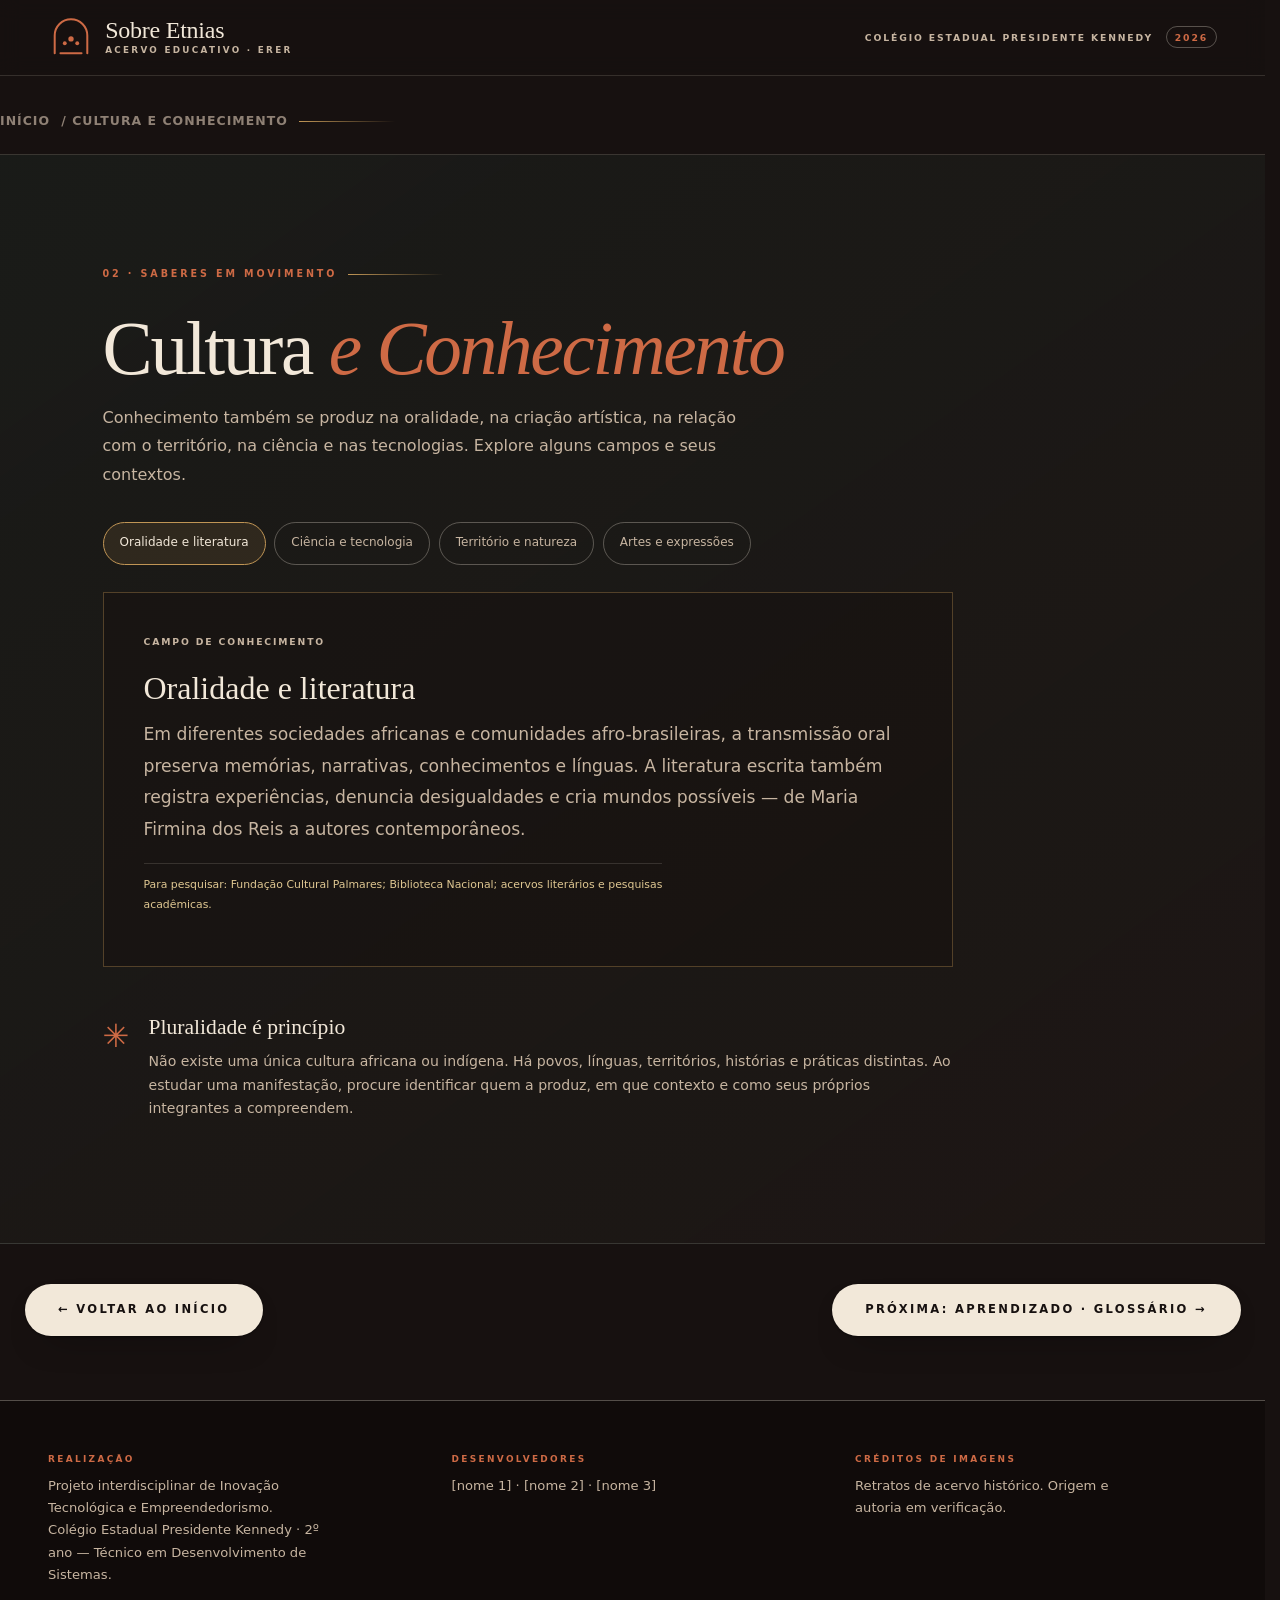
==== cultura.html @ 30e1b776 "Add files via upload" ====
<!DOCTYPE html>
<html lang="pt-BR">
<head>
  <meta charset="utf-8">
  <meta name="viewport" content="width=device-width, initial-scale=1">
  <title>Cultura e Conhecimento — Sobre Etnias</title>
  <meta name="description" content="Saberes em movimento no acervo educativo Sobre Etnias.">
  <meta name="theme-color" content="#171110">
  <link rel="stylesheet" href="style.css">
</head>
<body>
  <div class="pagina revelada" id="pagina">
    <header class="cabecalho">
      <div class="assinatura">
        <span class="assinatura__simbolo" aria-hidden="true">
          <svg viewBox="0 0 48 48" width="46" height="46" role="presentation" focusable="false">
            <path d="M7 41V22.5a17 17 0 0 1 34 0V41" fill="none" stroke="currentColor" stroke-width="2.1" stroke-linecap="round"/>
            <path d="M13 41h22" fill="none" stroke="currentColor" stroke-width="2.1" stroke-linecap="round"/>
            <circle cx="17.5" cy="30.5" r="2" fill="currentColor"/>
            <circle cx="24" cy="26" r="2.8" fill="currentColor"/>
            <circle cx="30.5" cy="30.5" r="2" fill="currentColor"/>
          </svg>
        </span>
        <div class="assinatura__texto">
          <h1 class="assinatura__nome">Sobre Etnias</h1>
          <p class="assinatura__descritor">Acervo educativo · ERER</p>
        </div>
      </div>
      <p class="cabecalho__meta">Colégio Estadual Presidente Kennedy<span class="cabecalho__ano">2026</span></p>
    </header>
<main id="conteudo" class="pagina-interna">
      <p class="rotulo"><a href="index.html">Início</a> / Cultura e Conhecimento</p>
      <section class="secao-acervo secao-acervo--alternada" id="cultura" aria-labelledby="titulo-cultura">
        <div class="secao-cabecalho"><p class="rotulo">02 · Saberes em movimento</p><h2 class="secao-titulo" id="titulo-cultura">Cultura <em>e Conhecimento</em></h2><p class="secao-intro">Conhecimento também se produz na oralidade, na criação artística, na relação com o território, na ciência e nas tecnologias. Explore alguns campos e seus contextos.</p></div>
        <div class="abas-cultura" role="tablist" aria-label="Áreas de conhecimento">
          <button class="aba-cultura is-ativa" role="tab" aria-selected="true" data-cultura="oralidade">Oralidade e literatura</button><button class="aba-cultura" role="tab" aria-selected="false" data-cultura="ciencia">Ciência e tecnologia</button><button class="aba-cultura" role="tab" aria-selected="false" data-cultura="territorio">Território e natureza</button><button class="aba-cultura" role="tab" aria-selected="false" data-cultura="artes">Artes e expressões</button>
        </div>
        <div class="painel-cultura" id="painel-cultura" role="tabpanel" tabindex="0"><p class="painel-cultura__selo">CAMPO DE CONHECIMENTO</p><h3>Oralidade e literatura</h3><p>Em diferentes sociedades africanas e comunidades afro-brasileiras, a transmissão oral preserva memórias, narrativas, conhecimentos e línguas. A literatura escrita também registra experiências, denuncia desigualdades e cria mundos possíveis — de Maria Firmina dos Reis a autores contemporâneos.</p><p class="fonte">Para pesquisar: Fundação Cultural Palmares; Biblioteca Nacional; acervos literários e pesquisas acadêmicas.</p></div>
        <div class="destaque-cultura"><span class="destaque-cultura__sinal">✳</span><div><h3>Pluralidade é princípio</h3><p>Não existe uma única cultura africana ou indígena. Há povos, línguas, territórios, histórias e práticas distintas. Ao estudar uma manifestação, procure identificar quem a produz, em que contexto e como seus próprios integrantes a compreendem.</p></div></div>
      </section>
      <div class="navegacao-paginas">
          <a class="botao" href="index.html">← Voltar ao início</a>
          <a class="botao botao--proximo" href="glossario.html">Próxima: Aprendizado · Glossário →</a>
        </div>
    </main>
    <footer class="rodape">
      <div class="rodape__bloco">
        <p class="rodape__titulo">Realização</p>
        <p class="rodape__texto">
          Projeto interdisciplinar de Inovação Tecnológica e Empreendedorismo.<br>
          Colégio Estadual Presidente Kennedy · 2º ano — Técnico em Desenvolvimento de Sistemas.
        </p>
      </div>
      <div class="rodape__bloco">
        <p class="rodape__titulo">Desenvolvedores</p>
        <p class="rodape__texto">[nome 1] · [nome 2] · [nome 3]</p>
      </div>
      <div class="rodape__bloco">
        <p class="rodape__titulo">Créditos de imagens</p>
        <p class="rodape__texto">
          Retratos de acervo histórico. Origem e autoria em verificação.
        </p>
      </div>
    </footer>
  </div>
  <script src="script.js" defer></script>
</body>
</html>
---- style.css ----
/* ============================================================
   SOBRE ETNIAS — folha de estilo
   Projeto ERER · Colégio Estadual Presidente Kennedy
   ------------------------------------------------------------
   1. Tokens de design
   2. Base e acessibilidade
   3. Abertura do fólio (etapa 1)
   4. Tela de entrada (layout)
   5. Tela de entrada (movimento)
   6. Cabeçalho e página
   7. Responsivo
   8. Movimento reduzido
   ============================================================ */

/* ------------------------------------------------------------
   1. TOKENS
   ------------------------------------------------------------ */
:root {
  /* Cores — paleta editorial e cultural, tema escuro e sóbrio */
  --cor-fundo:        #171110;  /* marrom-carvão (fundo principal) */
  --cor-fundo-alto:   #221A16;  /* luz do gradiente */
  --cor-fundo-baixo:  #100B0A;  /* sombra / rodapé */
  --cor-superficie:   #2A211C;
  --cor-texto:        #F2E8D9;  /* creme (texto principal) */
  --cor-texto-suave:  #C7B5A1;  /* areia (texto secundário) */
  --cor-destaque:     #CE6A45;  /* terracota sóbria, clareada para o escuro */
  --cor-destaque-esc: #A9502C;  /* terracota profunda (estados) */
  --cor-ouro:         #C09555;  /* ouro queimado */
  --cor-ouro-claro:   #E0C892;
  --cor-verde:        #2C6152;
  --cor-linha:        rgba(242, 232, 217, .14);
  --cor-linha-forte:  rgba(242, 232, 217, .30);

  /* Tipografia */
  --fonte-titulo: "Bodoni MT", Didot, "Playfair Display", Georgia, "Times New Roman", serif;
  --fonte-corpo:  "Segoe UI", system-ui, -apple-system, "Helvetica Neue", Arial, sans-serif;

  /* Medidas */
  --gutter: clamp(1.1rem, 4vw, 3rem);
  --raio-arco: 999px 999px 10px 10px;

  /* Sombras — base preta, para leitura no fundo escuro */
  --sombra-baixa: 0 1px 2px rgba(0, 0, 0, .45), 0 16px 36px -22px rgba(0, 0, 0, .9);
  --sombra-alta:  0 2px 5px rgba(0, 0, 0, .5), 0 36px 68px -30px rgba(0, 0, 0, .95);

  /* Movimento */
  --ease-saida:   cubic-bezier(.19, 1, .22, 1);
  --ease-cortina: cubic-bezier(.76, 0, .24, 1);
  --ease-folha:   cubic-bezier(.55, .06, .26, 1);

  /* Textura de papel (SVG embutido, sem dependência externa) */
  --grao: url("data:image/svg+xml,%3Csvg xmlns='http://www.w3.org/2000/svg' width='160' height='160'%3E%3Cfilter id='g'%3E%3CfeTurbulence type='fractalNoise' baseFrequency='0.85' numOctaves='4' stitchTiles='stitch'/%3E%3C/filter%3E%3Crect width='160' height='160' filter='url(%23g)'/%3E%3C/svg%3E");
}

/* ------------------------------------------------------------
   2. BASE
   ------------------------------------------------------------ */
*,
*::before,
*::after { box-sizing: border-box; }

html {
  -webkit-text-size-adjust: 100%;
  scrollbar-gutter: stable;
  scroll-behavior: smooth;
  color-scheme: dark;
}

body {
  margin: 0;
  background: var(--cor-fundo);
  color: var(--cor-texto);
  font-family: var(--fonte-corpo);
  font-size: clamp(1rem, .96rem + .2vw, 1.075rem);
  line-height: 1.65;
  overflow-x: clip;
  -webkit-font-smoothing: antialiased;
  text-rendering: optimizeLegibility;
}

body.travado { overflow: hidden; }

img { max-width: 100%; height: auto; }

p { margin: 0 0 1em; }

/* Seleção de texto legível sobre terracota */
::selection {
  background: rgba(206, 106, 69, .42);
  color: var(--cor-texto);
}

/* Foco visível e consistente em toda a aplicação */
:where(a, button, [tabindex]):focus-visible {
  outline: 2px solid var(--cor-destaque);
  outline-offset: 3px;
  border-radius: 3px;
}

/* A entrada (etapa 2) só entra em cena quando o fólio termina de
   abrir. Até lá, as animações ficam paradas no primeiro quadro. */
.entrada:not(.is-pronta) .entrada__conteudo,
.entrada:not(.is-pronta) .entrada__conteudo *,
.entrada:not(.is-pronta) .marca__anel::after {
  animation-play-state: paused;
}

/* ------------------------------------------------------------
   3. ABERTURA DO FÓLIO — ETAPA 1
   ------------------------------------------------------------ */
/* Palco do fólio — fundo opaco que cobre a entrada até a abertura */
.folio {
  position: absolute;
  inset: 0;
  z-index: 6;
  display: grid;
  place-items: center;
  padding: clamp(.75rem, 3vh, 2.25rem) var(--gutter);
  overflow: hidden;
  background:
    radial-gradient(115% 90% at 50% 36%,
      #251B16 0%,
      var(--cor-fundo) 54%,
      var(--cor-fundo-baixo) 100%);
  perspective: 3000px;
  perspective-origin: 50% 44%;
  cursor: pointer;
  transition:
    opacity .55s ease,
    filter .55s ease,
    transform .55s var(--ease-saida);
}

.folio[hidden] { display: none; }

.folio.is-fora {
  opacity: 0;
  filter: blur(4px);
  transform: scale(1.035);
  pointer-events: none;
}

/* O volume fechado nasce centralizado; ao abrir, o espalhamento
   (duas páginas) desliza para o centro da tela. */
.folio__cena {
  position: relative;
  width: min(92vw, 980px, 118vh);
  aspect-ratio: 3 / 2;
  translate: -25% 0;
  transform-style: preserve-3d;
  opacity: 0;
  animation: folio-surge .7s var(--ease-saida) .05s forwards;
  transition: translate 1.05s var(--ease-saida);
}

.folio.is-abrindo .folio__cena { translate: 0 0; }

@keyframes folio-surge {
  from { opacity: 0; }
  to   { opacity: 1; }
}

.folio__volume {
  position: absolute;
  inset: 0;
  transform-style: preserve-3d;
}

/* Página direita — o miolo que fica exposto */
.folio__pagina--dir {
  position: absolute;
  top: 0;
  bottom: 0;
  left: 50%;
  width: 50%;
  overflow: hidden;
  border-radius: 0 5px 5px 0;
  background:
    radial-gradient(120% 100% at 76% 10%,
      #2B211A 0%,
      #201812 58%,
      #18120F 100%);
  box-shadow:
    inset 0 0 0 1px rgba(192, 149, 85, .22),
    inset 0 0 46px rgba(0, 0, 0, .45),
    0 30px 60px -30px rgba(0, 0, 0, .95);
}

/* Sombra da lombada, à esquerda da página direita */
.folio__pagina--dir::before {
  content: "";
  position: absolute;
  inset: 0 auto 0 0;
  width: 22%;
  z-index: 3;
  background: linear-gradient(90deg,
      rgba(0, 0, 0, .66),
      rgba(0, 0, 0, .18) 56%,
      transparent);
  pointer-events: none;
}

/* ------------------------------------------------------------
   As duas folhas
   ------------------------------------------------------------ */
.folio__folha {
  position: absolute;
  top: 0;
  bottom: 0;
  left: 50%;
  width: 50%;
  transform-origin: left center;
  transform-style: preserve-3d;
  transition: transform .85s var(--ease-folha);
  will-change: transform;
}

/* z próprio de cada folha: capa na frente quando fechada,
   guarda na frente depois de virada */
.folio__folha--guarda { transform: translateZ(3px) rotateY(0deg); }
.folio__folha--capa   { transform: translateZ(6px) rotateY(0deg); }

.folio.is-abrindo .folio__folha--capa {
  transform: translateZ(2px) rotateY(-180deg);
}

.folio.is-virando .folio__folha--guarda {
  transform: translateZ(6px) rotateY(-180deg);
}

.folio__face {
  position: absolute;
  inset: 0;
  overflow: hidden;
  -webkit-backface-visibility: hidden;
  backface-visibility: hidden;
}

.folio__face--frente { border-radius: 0 5px 5px 0; }
.folio__face--verso  { transform: rotateY(180deg); border-radius: 5px 0 0 5px; }

/* ------------------------------------------------------------
   Capa (couro e ouro)
   ------------------------------------------------------------ */
.folio__folha--capa .folio__face--frente {
  display: flex;
  flex-direction: column;
  align-items: center;
  justify-content: center;
  gap: clamp(.45rem, 1.6vh, 1.05rem);
  padding: 9%;
  text-align: center;
  border-radius: 3px 6px 6px 3px;
  background:
    radial-gradient(120% 90% at 32% 18%,
      #3A2A20 0%,
      #251A14 46%,
      #170F0C 100%);
  box-shadow:
    inset 0 0 0 1px rgba(192, 149, 85, .26),
    inset 0 0 80px rgba(0, 0, 0, .7),
    0 30px 60px -26px rgba(0, 0, 0, .95);
}

/* Lombada */
.folio__folha--capa .folio__face--frente::before {
  content: "";
  position: absolute;
  inset: 0 auto 0 0;
  width: 8%;
  background: linear-gradient(90deg,
      rgba(0, 0, 0, .62),
      rgba(0, 0, 0, .16) 62%,
      transparent);
  box-shadow: inset -1px 0 0 rgba(192, 149, 85, .22);
}

/* Corte das páginas (fore-edge) */
.folio__folha--capa .folio__face--frente::after {
  content: "";
  position: absolute;
  inset: 1.5% 0 1.5% auto;
  width: 4px;
  opacity: .55;
  background: repeating-linear-gradient(
    to bottom,
    rgba(242, 232, 217, .38) 0 1px,
    rgba(242, 232, 217, .04) 1px 3px);
}

.capa__emblema {
  display: grid;
  place-items: center;
  width: clamp(46px, 8.5vh, 72px);
  aspect-ratio: 1;
  border: 1px solid rgba(192, 149, 85, .45);
  border-radius: 50%;
  color: var(--cor-ouro-claro);
  box-shadow:
    inset 0 0 0 1px rgba(0, 0, 0, .4),
    0 0 26px rgba(192, 149, 85, .12);
}

.capa__emblema svg { width: 56%; height: 56%; }

.capa__titulo {
  display: flex;
  flex-direction: column;
  align-items: center;
  font-family: var(--fonte-titulo);
  font-size: clamp(1.5rem, 4.4vh, 2.8rem);
  line-height: .94;
  letter-spacing: -.02em;
  color: var(--cor-texto);
}

.capa__titulo em {
  font-style: italic;
  color: var(--cor-ouro-claro);
}

.capa__filete {
  width: clamp(56px, 26%, 128px);
  height: 1px;
  background: linear-gradient(90deg, transparent, var(--cor-ouro), transparent);
}

.capa__selo {
  font-size: clamp(.44rem, 1vh, .6rem);
  font-weight: 600;
  letter-spacing: .26em;
  text-transform: uppercase;
  color: var(--cor-texto-suave);
}

/* ------------------------------------------------------------
   Folha de guarda (página de rosto)
   ------------------------------------------------------------ */
.folio__folha--guarda .folio__face--frente {
  display: flex;
  flex-direction: column;
  align-items: center;
  justify-content: center;
  gap: clamp(.4rem, 1.4vh, .9rem);
  padding: 8%;
  text-align: center;
  border-radius: 3px 5px 5px 3px;
  background: radial-gradient(120% 100% at 26% 16%,
      #2A211A 0%,
      #201812 56%,
      #191310 100%);
  box-shadow:
    inset 0 0 0 1px rgba(192, 149, 85, .16),
    inset 0 0 60px rgba(0, 0, 0, .55);
}

.guarda__marca {
  font-family: var(--fonte-titulo);
  font-size: clamp(.85rem, 2.5vh, 1.45rem);
  letter-spacing: .02em;
  color: var(--cor-texto);
}

.guarda__filete {
  width: clamp(46px, 42%, 118px);
  height: 1px;
  background: linear-gradient(90deg, transparent, rgba(192, 149, 85, .7), transparent);
}

.guarda__lema {
  font-size: clamp(.4rem, .9vh, .54rem);
  font-weight: 600;
  letter-spacing: .22em;
  text-transform: uppercase;
  color: var(--cor-texto-suave);
}

/* Guarda-verso = página esquerda do espalhamento */
.folio__folha--guarda .folio__face--verso {
  background: radial-gradient(120% 100% at 70% 14%,
      #2A211A 0%,
      #201812 58%,
      #18120F 100%);
  box-shadow:
    inset 0 0 0 1px rgba(192, 149, 85, .22),
    inset 0 0 46px rgba(0, 0, 0, .45);
}

/* Sombra da lombada, à direita da página esquerda */
.folio__folha--guarda .folio__face--verso::after {
  content: "";
  position: absolute;
  inset: 0 0 0 auto;
  width: 22%;
  z-index: 3;
  background: linear-gradient(270deg,
      rgba(0, 0, 0, .62),
      rgba(0, 0, 0, .16) 56%,
      transparent);
  pointer-events: none;
}

/* Verso da capa — guarda interna com moldura discreta */
.folio__folha--capa .folio__face--verso {
  background: radial-gradient(120% 100% at 30% 18%,
      #241B15 0%,
      #1B1410 62%,
      #150F0C 100%);
  box-shadow: inset 0 0 0 1px rgba(192, 149, 85, .1);
}

.folio__folha--capa .folio__face--verso::before {
  content: "";
  position: absolute;
  inset: 6%;
  border: 1px solid rgba(192, 149, 85, .14);
}

/* ------------------------------------------------------------
   Prancha — o retrato impresso em cada página
   ------------------------------------------------------------ */
.prancha {
  position: absolute;
  inset: 0;
  display: grid;
  grid-template-rows: minmax(0, 1fr) auto;
  gap: clamp(.28rem, 1.1vh, .75rem);
  margin: 0;
  padding: clamp(.55rem, 2.4vh, 1.7rem) clamp(.5rem, 2.2vw, 1.5rem);
}

.prancha__moldura {
  position: relative;
  justify-self: stretch;
  width: 100%;
  min-height: 0;
  overflow: hidden;
  border-radius: 2px;
  background: var(--cor-superficie);
  box-shadow:
    inset 0 0 0 1px rgba(192, 149, 85, .42),
    0 14px 30px -18px rgba(0, 0, 0, .9);
}

.prancha__img {
  display: block;
  width: 100%;
  height: 100%;
  object-fit: cover;
  object-position: 50% 22%;
  filter: grayscale(1) sepia(.45) contrast(1.02) brightness(.9);
}

.prancha__tinta {
  position: absolute;
  inset: 0;
  background: linear-gradient(160deg, rgba(206, 106, 69, .48), rgba(44, 97, 82, .34));
  mix-blend-mode: multiply;
  opacity: .3;
  pointer-events: none;
}

.prancha__legenda {
  display: grid;
  justify-items: center;
  gap: .08rem;
  text-align: center;
  font-size: .52rem;
  letter-spacing: .18em;
  text-transform: uppercase;
  line-height: 1.4;
  color: var(--cor-texto-suave);
  opacity: 0;
  transform: translateY(6px);
  transition: opacity .6s ease, transform .6s var(--ease-saida);
}

.folio.is-aberto .prancha__legenda {
  opacity: 1;
  transform: none;
}

.prancha__nome {
  font-family: var(--fonte-titulo);
  font-style: italic;
  font-size: clamp(.82rem, 2.1vh, 1.18rem);
  letter-spacing: .01em;
  text-transform: none;
  color: var(--cor-texto);
}

.prancha__nota {
  font-size: clamp(.4rem, .95vh, .52rem);
  letter-spacing: .12em;
}

/* ------------------------------------------------------------
   4. TELA DE ENTRADA — LAYOUT
   ------------------------------------------------------------ */
.entrada {
  position: fixed;
  inset: 0;
  z-index: 100;
  display: grid;
  place-items: center;
  padding: clamp(1.25rem, 4vh, 3rem) var(--gutter);
  overflow: hidden;
  isolation: isolate;
}

/* O diálogo recebe foco programático apenas para anunciar a tela
   ao leitor de tela; o anel de foco não é necessário aqui. */
.entrada:focus { outline: none; }

.entrada[hidden] { display: none; }

/* Painéis da cortina. O gradiente é desenhado em escala de viewport
   inteira e recortado em cada metade, para que as duas se encontrem
   sem emenda no centro. */
.entrada__painel {
  position: absolute;
  top: 0;
  bottom: 0;
  width: calc(50% + 1px);
  background-color: var(--cor-fundo);
  background-image: radial-gradient(125% 95% at 50% 6%,
      var(--cor-fundo-alto) 0%,
      var(--cor-fundo) 44%,
      var(--cor-fundo-baixo) 100%);
  background-size: 100vw 100vh;
  background-repeat: no-repeat;
  will-change: transform;
}

.entrada__painel--esq {
  left: 0;
  background-position: left top;
}

.entrada__painel--dir {
  right: 0;
  background-position: right top;
}

/* Fio de ouro na emenda central */
.entrada__painel--esq::after {
  content: "";
  position: absolute;
  top: 8%;
  bottom: 8%;
  right: 0;
  width: 1px;
  background: linear-gradient(to bottom,
      transparent,
      rgba(192, 149, 85, .55) 22%,
      rgba(192, 149, 85, .55) 78%,
      transparent);
}

.entrada__conteudo {
  position: relative;
  z-index: 2;
  width: min(1180px, 100%);
  display: grid;
  grid-template-columns: auto minmax(0, 1fr) auto;
  grid-template-areas:
    "selo  selo  selo"
    "esq   marca dir"
    "acoes acoes acoes";
  align-items: center;
  justify-items: center;
  row-gap: clamp(1rem, 3vh, 2.4rem);
  column-gap: clamp(1rem, 4vw, 3.2rem);
  text-align: center;
}

/* Selo institucional */
.entrada__selo {
  grid-area: selo;
  display: flex;
  align-items: center;
  justify-content: center;
  gap: .65rem;
  margin: 0;
  font-size: clamp(.58rem, .52rem + .28vw, .7rem);
  font-weight: 600;
  letter-spacing: .26em;
  text-transform: uppercase;
  color: var(--cor-destaque);
  opacity: 0;
  animation: surgir .9s var(--ease-saida) .05s forwards;
}

.entrada__selo-sep { color: var(--cor-ouro); }

.entrada__selo span:first-child::before,
.entrada__selo span:last-child::after {
  content: "";
  display: inline-block;
  width: clamp(18px, 3vw, 46px);
  height: 1px;
  margin-inline: .65rem;
  vertical-align: middle;
  background: linear-gradient(90deg, transparent, var(--cor-ouro));
}

.entrada__selo span:last-child::after {
  background: linear-gradient(90deg, var(--cor-ouro), transparent);
}

/* Assinatura tipográfica */
.marca {
  grid-area: marca;
  position: relative;
  display: grid;
  justify-items: center;
  gap: .55rem;
  padding-block: .35rem;
}

.marca__anel {
  position: absolute;
  top: 50%;
  left: 50%;
  width: clamp(280px, 40vw, 520px);
  aspect-ratio: 1;
  translate: -50% -50%;
  border: 1px solid rgba(192, 149, 85, .3);
  border-radius: 50%;
  opacity: 0;
  animation: surgir 1.6s ease-out .15s forwards;
  pointer-events: none;
}

.marca__anel::before {
  content: "";
  position: absolute;
  inset: 11%;
  border: 1px solid var(--cor-linha);
  border-radius: 50%;
}

.marca__anel::after {
  content: "";
  position: absolute;
  inset: 24%;
  border: 1px dashed rgba(192, 149, 85, .28);
  border-radius: 50%;
  animation: girar 90s linear infinite;
}

.marca__titulo {
  position: relative;
  margin: 0;
  font-family: var(--fonte-titulo);
  font-weight: 400;
  font-size: clamp(3.1rem, 10.5vw, 8.25rem);
  line-height: .88;
  letter-spacing: -.025em;
  text-align: center;
}

/* Máscara de cada linha — as letras sobem por trás dela */
.marca__linha {
  display: block;
  overflow: hidden;
  padding-block: .045em;
  perspective: 700px;
}

.marca__linha--destaque {
  color: var(--cor-destaque);
  font-style: italic;
}

.letra {
  display: inline-block;
  transform-origin: 50% 100%;
  opacity: 0;
  transform: translateY(112%) rotateX(-58deg);
  animation: letra-sobe .98s var(--ease-saida) forwards;
  animation-delay: calc(var(--i) * 40ms + .1s);
  will-change: transform, opacity;
}

.marca__filete {
  display: block;
  width: min(230px, 56%);
  height: 1px;
  margin-top: .2rem;
  background: linear-gradient(90deg, transparent, var(--cor-ouro), transparent);
  transform: scaleX(0);
  animation: filete-abre .95s var(--ease-saida) .72s forwards;
}

.marca__lema {
  margin: 0;
  font-size: clamp(.58rem, .52rem + .26vw, .7rem);
  font-weight: 600;
  letter-spacing: .34em;
  text-transform: uppercase;
  color: var(--cor-texto-suave);
  opacity: 0;
  animation: surgir .9s var(--ease-saida) .82s forwards;
}

/* Palco 3D dos retratos.
   .palco usa display:contents para que os retratos ocupem as áreas
   "esq" e "dir" do grid da entrada. A perspectiva é aplicada no
   próprio retrato, junto com a rotação de paralaxe. */
.palco { display: contents; }

.retrato {
  margin: 0;
  width: clamp(132px, 16.5vw, 226px);
  display: grid;
  gap: .7rem;
  justify-items: center;
  translate: 0 var(--deslocamento, 0);
  /* Paralaxe 3D — variáveis escritas pelo JS (script.js) */
  transform:
    perspective(1400px)
    rotateY(calc(var(--px, 0) * 7deg))
    rotateX(calc(var(--py, 0) * -5deg))
    translateZ(calc(var(--dz, 0) * 11px));
  transition: transform .55s var(--ease-saida);
  will-change: transform;
}

.retrato--esq {
  grid-area: esq;
  --deslocamento: 14px;
}

.retrato--dir {
  grid-area: dir;
  --deslocamento: -10px;
}

.retrato__quadro {
  position: relative;
  width: 100%;
  aspect-ratio: 3 / 4;
  border-radius: var(--raio-arco);
  overflow: hidden;
  background: var(--cor-superficie);
  box-shadow: inset 0 0 0 1px rgba(242, 232, 217, .10), var(--sombra-alta);
  outline: 1px solid rgba(192, 149, 85, .45);
  outline-offset: 7px;
}

.retrato--esq .retrato__quadro {
  animation: retrato-entra 1.2s var(--ease-saida) .5s both;
}

.retrato--dir .retrato__quadro {
  animation: retrato-entra 1.2s var(--ease-saida) .6s both;
}

.retrato__img {
  display: block;
  width: 100%;
  height: 100%;
  object-fit: cover;
  object-position: 50% 26%;
  filter: grayscale(1) sepia(.42) contrast(1.03) brightness(.96);
  animation: revelar-foto 2.2s ease-out .62s forwards;
}

/* Véu terracota — dá o tom duotônico do retrato */
.retrato__tinta {
  position: absolute;
  inset: 0;
  background: linear-gradient(160deg, rgba(206, 106, 69, .5), rgba(44, 97, 82, .38));
  mix-blend-mode: multiply;
  opacity: .34;
  animation: tinta-sai 2.2s ease-out .62s forwards;
  pointer-events: none;
}

.retrato__legenda {
  display: grid;
  gap: .12rem;
  width: 100%;
  font-size: .56rem;
  letter-spacing: .2em;
  text-transform: uppercase;
  color: var(--cor-texto-suave);
  line-height: 1.45;
}

.retrato__nome {
  font-family: var(--fonte-titulo);
  font-style: italic;
  font-size: clamp(.92rem, .86rem + .3vw, 1.06rem);
  letter-spacing: .01em;
  text-transform: none;
  color: var(--cor-texto);
}

.retrato__detalhe {
  display: block;
  margin-inline: auto;
  font-size: .53rem;
  letter-spacing: .13em;
}

/* Ações */
.entrada__acoes {
  grid-area: acoes;
  display: grid;
  gap: .55rem;
  justify-items: center;
  margin-top: clamp(.4rem, 1.6vh, 1rem);
  opacity: 0;
  /* Fora da árvore de foco até o fólio terminar de abrir */
  visibility: hidden;
  animation: surgir .9s var(--ease-saida) 1.05s forwards;
}

.entrada.is-pronta .entrada__acoes { visibility: visible; }

.botao {
  position: relative;
  display: inline-flex;
  align-items: center;
  gap: .8rem;
  padding: 1.02rem 2.1rem;
  border: 0;
  border-radius: 999px;
  background: var(--cor-texto);
  color: var(--cor-fundo);
  font-family: inherit;
  font-size: .72rem;
  font-weight: 600;
  letter-spacing: .2em;
  text-transform: uppercase;
  cursor: pointer;
  overflow: hidden;
  box-shadow: var(--sombra-baixa);
  transition: transform .4s var(--ease-saida),
              box-shadow .4s var(--ease-saida);
  -webkit-tap-highlight-color: transparent;
}

.botao::before {
  content: "";
  position: absolute;
  inset: 0;
  background: var(--cor-destaque);
  transform: translateY(101%);
  transition: transform .45s var(--ease-cortina);
}

.botao > * { position: relative; }

.botao__seta { transition: transform .4s var(--ease-saida); }

.botao:hover {
  transform: translateY(-2px);
  box-shadow: var(--sombra-alta);
}

.botao:hover::before { transform: translateY(0); }
.botao:hover .botao__seta { transform: translateX(5px); }

.botao:active {
  transform: translateY(0) scale(.985);
}

.pular {
  padding: .45rem .2rem;
  border: 0;
  border-bottom: 1px solid transparent;
  background: none;
  color: var(--cor-texto-suave);
  font-family: inherit;
  font-size: .6rem;
  letter-spacing: .22em;
  text-transform: uppercase;
  cursor: pointer;
  transition: color .3s, border-color .3s;
}

.pular:hover {
  color: var(--cor-texto);
  border-bottom-color: var(--cor-ouro);
}

/* Grão de papel por cima de tudo, inclusive do fólio */
.entrada__grao {
  position: absolute;
  inset: 0;
  z-index: 9;
  background-image: var(--grao);
  background-size: 160px 160px;
  opacity: .06;
  mix-blend-mode: screen;
  pointer-events: none;
  transition: opacity .4s ease;
}

/* ------------------------------------------------------------
   5. TELA DE ENTRADA — MOVIMENTO (chaves)
   ------------------------------------------------------------ */
@keyframes letra-sobe {
  0%   { opacity: 0; transform: translateY(112%) rotateX(-58deg); }
  55%  { opacity: 1; }
  100% { opacity: 1; transform: translateY(0) rotateX(0deg); }
}

@keyframes surgir {
  from { opacity: 0; transform: translateY(10px); }
  to   { opacity: 1; transform: translateY(0); }
}

@keyframes filete-abre {
  from { transform: scaleX(0); opacity: 0; }
  to   { transform: scaleX(1); opacity: 1; }
}

@keyframes retrato-entra {
  0% {
    opacity: 0;
    transform: translateY(52px) scale(.94);
    filter: blur(6px);
  }
  100% {
    opacity: 1;
    transform: translateY(0) scale(1);
    filter: blur(0);
  }
}

@keyframes revelar-foto {
  from { filter: grayscale(1) sepia(.55) contrast(.96) brightness(.88); }
  to   { filter: grayscale(.55) sepia(.14) contrast(1.05) brightness(.96); }
}

@keyframes tinta-sai {
  from { opacity: .5; }
  to   { opacity: .14; }
}

@keyframes girar {
  to { rotate: 360deg; }
}

/* Saída — cortina se abre */
.entrada__painel {
  transition: transform .9s var(--ease-cortina);
}

.entrada.is-saindo .entrada__conteudo {
  animation: conteudo-sai .42s cubic-bezier(.55, 0, .85, .3) forwards;
}

.entrada.is-saindo .entrada__grao { opacity: 0; }

.entrada.is-saindo .entrada__painel--esq { transform: translate3d(-101%, 0, 0); }
.entrada.is-saindo .entrada__painel--dir { transform: translate3d(101%, 0, 0); }

@keyframes conteudo-sai {
  to {
    opacity: 0;
    transform: translateY(-14px) scale(.985);
    filter: blur(3px);
  }
}

/* ------------------------------------------------------------
   6. CABEÇALHO E PÁGINA
   ------------------------------------------------------------ */
.pagina {
  display: flex;
  flex-direction: column;
  min-height: 100dvh;
}

.cabecalho {
  position: sticky;
  top: 0;
  z-index: 20;
  display: flex;
  flex-wrap: wrap;
  gap: 1rem;
  align-items: center;
  justify-content: space-between;
  padding: .9rem var(--gutter);
  border-bottom: 1px solid var(--cor-linha);
  background: rgba(23, 17, 16, .78);
  -webkit-backdrop-filter: blur(10px);
  backdrop-filter: blur(10px);
}

.assinatura {
  display: flex;
  align-items: center;
  gap: .7rem;
}

.assinatura__simbolo {
  display: grid;
  place-items: center;
  color: var(--cor-destaque);
}

.assinatura__texto { display: grid; gap: .05rem; }

.assinatura__nome {
  margin: 0;
  font-family: var(--fonte-titulo);
  font-size: 1.5rem;
  font-weight: 400;
  line-height: 1;
  letter-spacing: -.01em;
}

.assinatura__descritor {
  margin: 0;
  font-size: .55rem;
  font-weight: 600;
  letter-spacing: .26em;
  text-transform: uppercase;
  color: var(--cor-texto-suave);
}

.cabecalho__meta {
  display: flex;
  align-items: center;
  gap: .8rem;
  margin: 0;
  font-size: .58rem;
  font-weight: 600;
  letter-spacing: .2em;
  text-transform: uppercase;
  color: var(--cor-texto-suave);
}

.cabecalho__ano {
  padding: .15rem .5rem;
  border: 1px solid var(--cor-linha-forte);
  border-radius: 999px;
  color: var(--cor-destaque);
}

.heroi {
  width: min(1060px, 100%);
  margin-inline: auto;
  padding: clamp(2.6rem, 7vw, 6rem) var(--gutter) clamp(3.5rem, 9vw, 7rem);
}

.rotulo {
  display: inline-flex;
  align-items: center;
  gap: .7rem;
  margin: 0 0 clamp(1rem, 2.5vw, 1.8rem);
  font-size: .6rem;
  font-weight: 600;
  letter-spacing: .3em;
  text-transform: uppercase;
  color: var(--cor-destaque);
}

.rotulo::after {
  content: "";
  width: clamp(40px, 8vw, 96px);
  height: 1px;
  background: linear-gradient(90deg, var(--cor-ouro), transparent);
}

.heroi__titulo {
  max-width: 20ch;
  margin: 0 0 clamp(1.2rem, 2.6vw, 1.9rem);
  font-family: var(--fonte-titulo);
  font-size: clamp(2.35rem, 6.2vw, 4.6rem);
  font-weight: 400;
  line-height: 1.04;
  letter-spacing: -.028em;
  text-wrap: balance;
}

.heroi__titulo em {
  color: var(--cor-destaque);
  font-style: italic;
}

.heroi__titulo:focus { outline: none; }

.heroi__texto {
  max-width: 62ch;
  margin: 0;
  font-size: clamp(.98rem, .94rem + .25vw, 1.1rem);
  line-height: 1.75;
  color: var(--cor-texto-suave);
}

/* Índice das próximas seções */
.indice {
  margin: clamp(2.4rem, 6vw, 4rem) 0 0;
  padding: 0;
  list-style: none;
  border-top: 1px solid var(--cor-linha);
}

.indice__item {
  display: grid;
  grid-template-columns: 2.6rem minmax(0, 1fr) auto;
  gap: 1rem;
  align-items: baseline;
  padding: .95rem .25rem;
  border-bottom: 1px solid var(--cor-linha);
}

.indice__numero {
  font-family: var(--fonte-titulo);
  font-style: italic;
  font-size: .95rem;
  color: var(--cor-ouro);
}

.indice__nome {
  font-size: clamp(.95rem, .9rem + .3vw, 1.15rem);
  letter-spacing: -.01em;
}

.indice__status {
  font-size: .54rem;
  font-weight: 600;
  letter-spacing: .22em;
  text-transform: uppercase;
  color: var(--cor-texto-suave);
}

.rodape {
  display: grid;
  gap: clamp(1.4rem, 4vw, 2.6rem);
  grid-template-columns: repeat(auto-fit, minmax(min(100%, 220px), 1fr));
  padding: clamp(2rem, 5vw, 3.2rem) var(--gutter);
  border-top: 1px solid var(--cor-linha-forte);
  background: var(--cor-fundo-baixo);
  font-size: .82rem;
}

.rodape__titulo {
  margin: 0 0 .5rem;
  font-size: .56rem;
  font-weight: 700;
  letter-spacing: .26em;
  text-transform: uppercase;
  color: var(--cor-destaque);
}

.rodape__texto {
  margin: 0;
  max-width: 34ch;
  line-height: 1.7;
  color: var(--cor-texto-suave);
}

/* Entrada suave do conteúdo ao final da cortina */
.pagina.revelada .heroi__titulo {
  animation: heroi-entra .9s var(--ease-saida) both;
}

.pagina.revelada .heroi__texto,
.pagina.revelada .indice {
  animation: surgir .8s var(--ease-saida) .12s both;
}

@keyframes heroi-entra {
  from { opacity: 0; transform: translateY(18px); }
  to   { opacity: 1; transform: translateY(0); }
}

/* ------------------------------------------------------------
   7. RESPONSIVO
   ------------------------------------------------------------ */

/* Celular — o fólio fica mais alto e estreito, como um livro de mão */
@media (max-width: 700px) {
  .folio { padding-inline: .75rem; }

  .folio__cena {
    width: min(94vw, 68vh);
    aspect-ratio: 4 / 5;
  }

  .prancha { padding: clamp(.45rem, 1.6vh, 1rem) clamp(.4rem, 2vw, .9rem); }

  .capa__selo,
  .guarda__lema { letter-spacing: .16em; }
}

/* Tablet e celular — retratos lado a lado abaixo da assinatura */
@media (max-width: 860px) {
  .entrada__conteudo {
    grid-template-columns: 1fr 1fr;
    grid-template-areas:
      "selo  selo"
      "marca marca"
      "esq   dir"
      "acoes acoes";
    align-items: end;
    row-gap: clamp(.85rem, 2.6vh, 1.6rem);
  }

  .marca__anel { width: clamp(250px, 78vw, 400px); }

  .retrato {
    width: clamp(112px, 34vw, 172px);
    --deslocamento: 0;
    transform: none;
  }

  .retrato--esq { justify-self: end; margin-right: .35rem; }
  .retrato--dir { justify-self: start; margin-left: .35rem; }

  .retrato__nome { font-size: .82rem; }
  .retrato__detalhe { font-size: .46rem; letter-spacing: .08em; }
}

@media (max-width: 520px) {
  .entrada { padding-inline: 1rem; }

  .marca__titulo { font-size: clamp(2.7rem, 15vw, 4.2rem); }
  .marca__lema { letter-spacing: .22em; font-size: .55rem; }

  .entrada__selo {
    flex-direction: column;
    gap: .3rem;
    letter-spacing: .18em;
    line-height: 1.7;
  }

  .entrada__selo-sep { display: none; }
  .entrada__selo span:first-child::before,
  .entrada__selo span:last-child::after { display: none; }

  .botao { padding: .95rem 1.6rem; font-size: .66rem; }

  .cabecalho { padding-block: .7rem; }
  .assinatura__nome { font-size: 1.28rem; }
  .cabecalho__meta { font-size: .5rem; letter-spacing: .14em; }

  .indice__item {
    grid-template-columns: 2rem minmax(0, 1fr);
    row-gap: .15rem;
  }

  .indice__status { grid-column: 2; }
}

/* Telas muito baixas (celular deitado): compacta a entrada */
@media (max-height: 560px) and (orientation: landscape) {
  .marca__anel { display: none; }
  .marca__titulo { font-size: clamp(2rem, 7vh, 3.2rem); }
  .retrato { width: clamp(74px, 15vh, 118px); }
  .retrato__detalhe { display: none; }
  .entrada__conteudo { row-gap: .7rem; }
  .entrada__acoes { margin-top: .3rem; }
  .marca__lema { display: none; }
  .pular { display: none; }
}

/* ------------------------------------------------------------
   8. MOVIMENTO REDUZIDO
   ------------------------------------------------------------ */
@media (prefers-reduced-motion: reduce) {
  html { scroll-behavior: auto; }

  /* Sem abertura encenada: o fólio não aparece e a entrada já
     começa no estado final. */
  .folio { display: none !important; }

  .entrada__conteudo,
  .entrada__conteudo *,
  .marca__anel::after {
    animation-play-state: running !important;
  }

  .entrada__acoes { visibility: visible !important; }

  *,
  *::before,
  *::after {
    animation-duration: .001ms !important;
    animation-delay: 0ms !important;
    animation-iteration-count: 1 !important;
    transition-duration: .001ms !important;
    transition-delay: 0ms !important;
  }

  /* Estados finais garantidos, mesmo sem animação */
  .letra,
  .entrada__selo,
  .marca__lema,
  .marca__filete,
  .entrada__acoes,
  .retrato,
  .marca__anel {
    opacity: 1 !important;
    transform: none !important;
    filter: none !important;
  }

  .marca__filete { transform: scaleX(1) !important; }
  .retrato__img { filter: grayscale(.55) sepia(.14) contrast(1.05) brightness(.96); }
  .retrato__tinta { opacity: .14; }
  .marca__anel::after { animation: none !important; }

  .retrato__quadro { transform: none !important; }
}

/* ------------------------------------------------------------
   9. ACERVO INTERATIVO — navegação, cartões e ferramentas
   ------------------------------------------------------------ */
.menu-principal{position:sticky;top:76px;z-index:19;display:flex;gap:.35rem;justify-content:center;flex-wrap:wrap;padding:.55rem var(--gutter);background:rgba(23,17,16,.94);border-bottom:1px solid var(--cor-linha);backdrop-filter:blur(12px)}
.menu-principal__link{padding:.48rem .8rem;color:var(--cor-texto-suave);font-size:.68rem;letter-spacing:.04em;text-decoration:none;border:1px solid transparent;border-radius:999px;transition:color .2s,border-color .2s,background .2s}
.menu-principal__link:hover,.menu-principal__link.is-ativo{color:var(--cor-texto);border-color:rgba(192,149,85,.45);background:rgba(192,149,85,.08)}
.indice__nome{color:var(--cor-texto);text-decoration:none}.indice__nome:hover{color:var(--cor-destaque)}
.secao-acervo{width:min(1120px,100%);margin-inline:auto;padding:clamp(3.5rem,8vw,7rem) var(--gutter);scroll-margin-top:145px}
.secao-acervo--alternada{width:100%;max-width:none;padding-inline:max(var(--gutter),calc((100% - 1060px)/2));background:linear-gradient(145deg,rgba(44,97,82,.12),rgba(42,33,28,.3));border-block:1px solid var(--cor-linha)}
.secao-cabecalho{max-width:760px;margin-bottom:2rem}.secao-titulo{margin:0 0 1rem;font-family:var(--fonte-titulo);font-size:clamp(2.5rem,6vw,4.7rem);font-weight:400;line-height:1.02;letter-spacing:-.03em}.secao-titulo em{color:var(--cor-destaque);font-weight:400}.secao-intro{max-width:66ch;color:var(--cor-texto-suave);font-size:1rem;line-height:1.8}
.filtros,.abas-cultura{display:flex;flex-wrap:wrap;gap:.55rem;margin:1.7rem 0}.filtro,.aba-cultura{padding:.65rem 1rem;border:1px solid var(--cor-linha-forte);border-radius:999px;background:transparent;color:var(--cor-texto-suave);font:inherit;font-size:.75rem;cursor:pointer}.filtro:hover,.filtro.is-selecionado,.aba-cultura:hover,.aba-cultura.is-ativa{border-color:var(--cor-ouro);background:rgba(192,149,85,.12);color:var(--cor-texto)}
.grade-cartoes{display:grid;grid-template-columns:repeat(3,minmax(0,1fr));gap:1rem}.cartao-personagem{padding:1.35rem;border:1px solid var(--cor-linha);background:linear-gradient(155deg,rgba(42,33,28,.9),rgba(23,17,16,.8));min-width:0}.cartao-personagem[hidden]{display:none}.cartao-personagem__numero,.painel-cultura__selo{font-size:.58rem;font-weight:700;letter-spacing:.2em;color:var(--cor-ouro);text-transform:uppercase}.cartao-personagem h3,.painel-cultura h3,.destaque-cultura h3{margin:.75rem 0 .25rem;font-family:var(--fonte-titulo);font-size:1.65rem;font-weight:400}.cartao-personagem p{font-size:.87rem;color:var(--cor-texto-suave);line-height:1.75}.cartao-personagem .cartao-personagem__periodo{font-size:.68rem;color:var(--cor-destaque);letter-spacing:.06em}.fonte{padding-top:.65rem;border-top:1px solid var(--cor-linha);font-size:.68rem!important;color:var(--cor-ouro-claro)!important}.nota-editorial{margin-top:1.3rem;padding:1rem 1.2rem;border-left:2px solid var(--cor-destaque);background:rgba(206,106,69,.07);font-size:.85rem;color:var(--cor-texto-suave)}.nota-editorial strong{color:var(--cor-texto)}.nota-editorial p{margin:.35rem 0 0}
.painel-cultura{max-width:850px;min-height:245px;padding:clamp(1.4rem,4vw,2.5rem);border:1px solid rgba(192,149,85,.35);background:rgba(23,17,16,.55)}.painel-cultura h3{font-size:2rem}.painel-cultura p{max-width:75ch;color:var(--cor-texto-suave);line-height:1.85}.destaque-cultura{display:flex;gap:1.2rem;align-items:flex-start;max-width:850px;margin-top:1.4rem;padding:1.3rem 0}.destaque-cultura__sinal{font-size:2rem;color:var(--cor-destaque)}.destaque-cultura h3{margin:0 0 .3rem;font-size:1.35rem}.destaque-cultura p{margin:0;color:var(--cor-texto-suave);font-size:.88rem}
.busca-rotulo{display:block;margin:1.5rem 0 .5rem;font-size:.75rem;color:var(--cor-ouro-claro)}.busca-glossario{display:flex;align-items:center;gap:.7rem;padding:.45rem .8rem;border:1px solid var(--cor-linha-forte);background:rgba(42,33,28,.65)}.busca-glossario span{font-size:1.4rem;color:var(--cor-ouro)}.busca-glossario input{flex:1;min-width:0;padding:.6rem 0;border:0;outline:0;background:transparent;color:var(--cor-texto);font:inherit;font-size:.9rem}.busca-glossario input::placeholder{color:#9f9184}.busca-glossario button{padding:.45rem .7rem;border:0;background:transparent;color:var(--cor-destaque);font:inherit;font-size:.75rem;cursor:pointer}.resultado-busca{margin:.7rem 0;font-size:.68rem;color:var(--cor-texto-suave)}.grade-glossario{display:grid;grid-template-columns:repeat(2,minmax(0,1fr));gap:.85rem}.verbete{padding:1.25rem;border:1px solid var(--cor-linha);background:rgba(42,33,28,.48)}.verbete[hidden]{display:none}.verbete h3{margin:0 0 .55rem;font-family:var(--fonte-titulo);font-size:1.55rem;font-weight:400;color:var(--cor-ouro-claro)}.verbete p{margin:.45rem 0;color:var(--cor-texto-suave);font-size:.85rem;line-height:1.75}.verbete .exemplo{padding-left:.8rem;border-left:1px solid var(--cor-destaque)}.verbete .fonte{margin-top:.8rem}.sem-resultados{padding:1.2rem;border:1px dashed var(--cor-linha-forte);color:var(--cor-texto-suave)}
.secao-acervo--quiz{max-width:none;padding-inline:max(var(--gutter),calc((100% - 850px)/2));background:radial-gradient(ellipse at 50% 0,rgba(206,106,69,.11),transparent 65%),var(--cor-fundo-baixo);border-block:1px solid var(--cor-linha)}.secao-acervo--quiz .secao-cabecalho{max-width:850px}.quiz-caixa{max-width:850px;padding:clamp(1.2rem,4vw,2.3rem);border:1px solid rgba(192,149,85,.42);background:linear-gradient(145deg,#2a211c,#1c1512);box-shadow:var(--sombra-baixa)}.quiz-topo{display:flex;justify-content:space-between;gap:1rem;color:var(--cor-ouro-claro);font-size:.72rem}.quiz-barra{height:3px;margin:1rem 0 1.5rem;background:rgba(242,232,217,.12)}.quiz-barra span{display:block;width:20%;height:100%;background:var(--cor-destaque);transition:width .3s}.quiz-categoria{font-size:.58rem;letter-spacing:.2em;color:var(--cor-destaque)}.quiz-pergunta{max-width:38ch;margin:.5rem 0 1.2rem;font-family:var(--fonte-titulo);font-size:clamp(1.45rem,3vw,2rem);font-weight:400;line-height:1.25}.quiz-opcoes{display:grid;grid-template-columns:repeat(2,minmax(0,1fr));gap:.65rem}.quiz-opcao{min-height:54px;padding:.8rem 1rem;text-align:left;border:1px solid var(--cor-linha-forte);background:rgba(23,17,16,.55);color:var(--cor-texto);font:inherit;font-size:.85rem;cursor:pointer;transition:border-color .2s,background .2s}.quiz-opcao:hover:not(:disabled){border-color:var(--cor-ouro);background:rgba(192,149,85,.1)}.quiz-opcao:disabled{cursor:default;opacity:.85}.quiz-opcao.correta{border-color:#76a78b;background:rgba(44,97,82,.3)}.quiz-opcao.incorreta{border-color:#ce6a45;background:rgba(206,106,69,.16)}.quiz-feedback{margin-top:1rem;padding:1rem;border-left:2px solid var(--cor-ouro);background:rgba(192,149,85,.08);color:var(--cor-texto-suave);font-size:.86rem}.quiz-feedback strong{color:var(--cor-texto)}.quiz-acoes{display:flex;justify-content:flex-end;margin-top:1.2rem}.botao-quiz{padding:.75rem 1.1rem;border:1px solid var(--cor-destaque);background:var(--cor-destaque);color:#1b100c;font:inherit;font-size:.76rem;font-weight:700;cursor:pointer}.botao-quiz:disabled{opacity:.4;cursor:not-allowed}.quiz-final{text-align:center;padding:1rem}.quiz-final__nota{font-family:var(--fonte-titulo);font-size:3.5rem;color:var(--cor-ouro-claro)}
@media(max-width:850px){.grade-cartoes{grid-template-columns:repeat(2,minmax(0,1fr))}.menu-principal{top:70px;justify-content:flex-start;overflow-x:auto;flex-wrap:nowrap}.menu-principal__link{white-space:nowrap}}
@media(max-width:560px){.cabecalho__meta{display:none}.menu-principal{top:62px;padding-inline:.7rem}.menu-principal__link{font-size:.62rem;padding:.48rem .65rem}.grade-cartoes,.grade-glossario,.quiz-opcoes{grid-template-columns:1fr}.secao-acervo{scroll-margin-top:120px}.secao-acervo--alternada,.secao-acervo--quiz{padding-inline:var(--gutter)}.cartao-personagem{padding:1.1rem}.quiz-topo{font-size:.65rem}.busca-glossario input{font-size:.78rem}}
@media(prefers-reduced-motion:reduce){.menu-principal__link,.filtro,.aba-cultura,.quiz-barra span,.quiz-opcao{transition:none}}


/* Navegação entre páginas independentes */
.pagina-interna { min-height: 65vh; }
.pagina-interna > .rotulo { margin: 2.2rem auto 1.4rem; width: min(100% - 3rem, 76rem); color: var(--tinta-suave, #8f8175); font-size: .78rem; letter-spacing: .08em; text-transform: uppercase; }
.pagina-interna > .rotulo a { color: inherit; text-decoration: none; }
.pagina-interna > .rotulo a:hover { text-decoration: underline; }
.navegacao-paginas { width: min(100% - 3rem, 76rem); margin: 2.5rem auto 4rem; display: flex; align-items: center; justify-content: space-between; gap: 1rem; flex-wrap: wrap; }
.navegacao-paginas .botao { text-decoration: none; }
.navegacao-paginas .botao--proximo { margin-left: auto; }
@media (max-width: 640px) { .navegacao-paginas { flex-direction: column; align-items: stretch; } .navegacao-paginas .botao { text-align: center; width: 100%; box-sizing: border-box; } .navegacao-paginas .botao--proximo { margin-left: 0; } }
@media (max-width: 640px) {
  .menu-principal { overflow-x: auto; }
  .menu-principal__link { white-space: nowrap; }
}
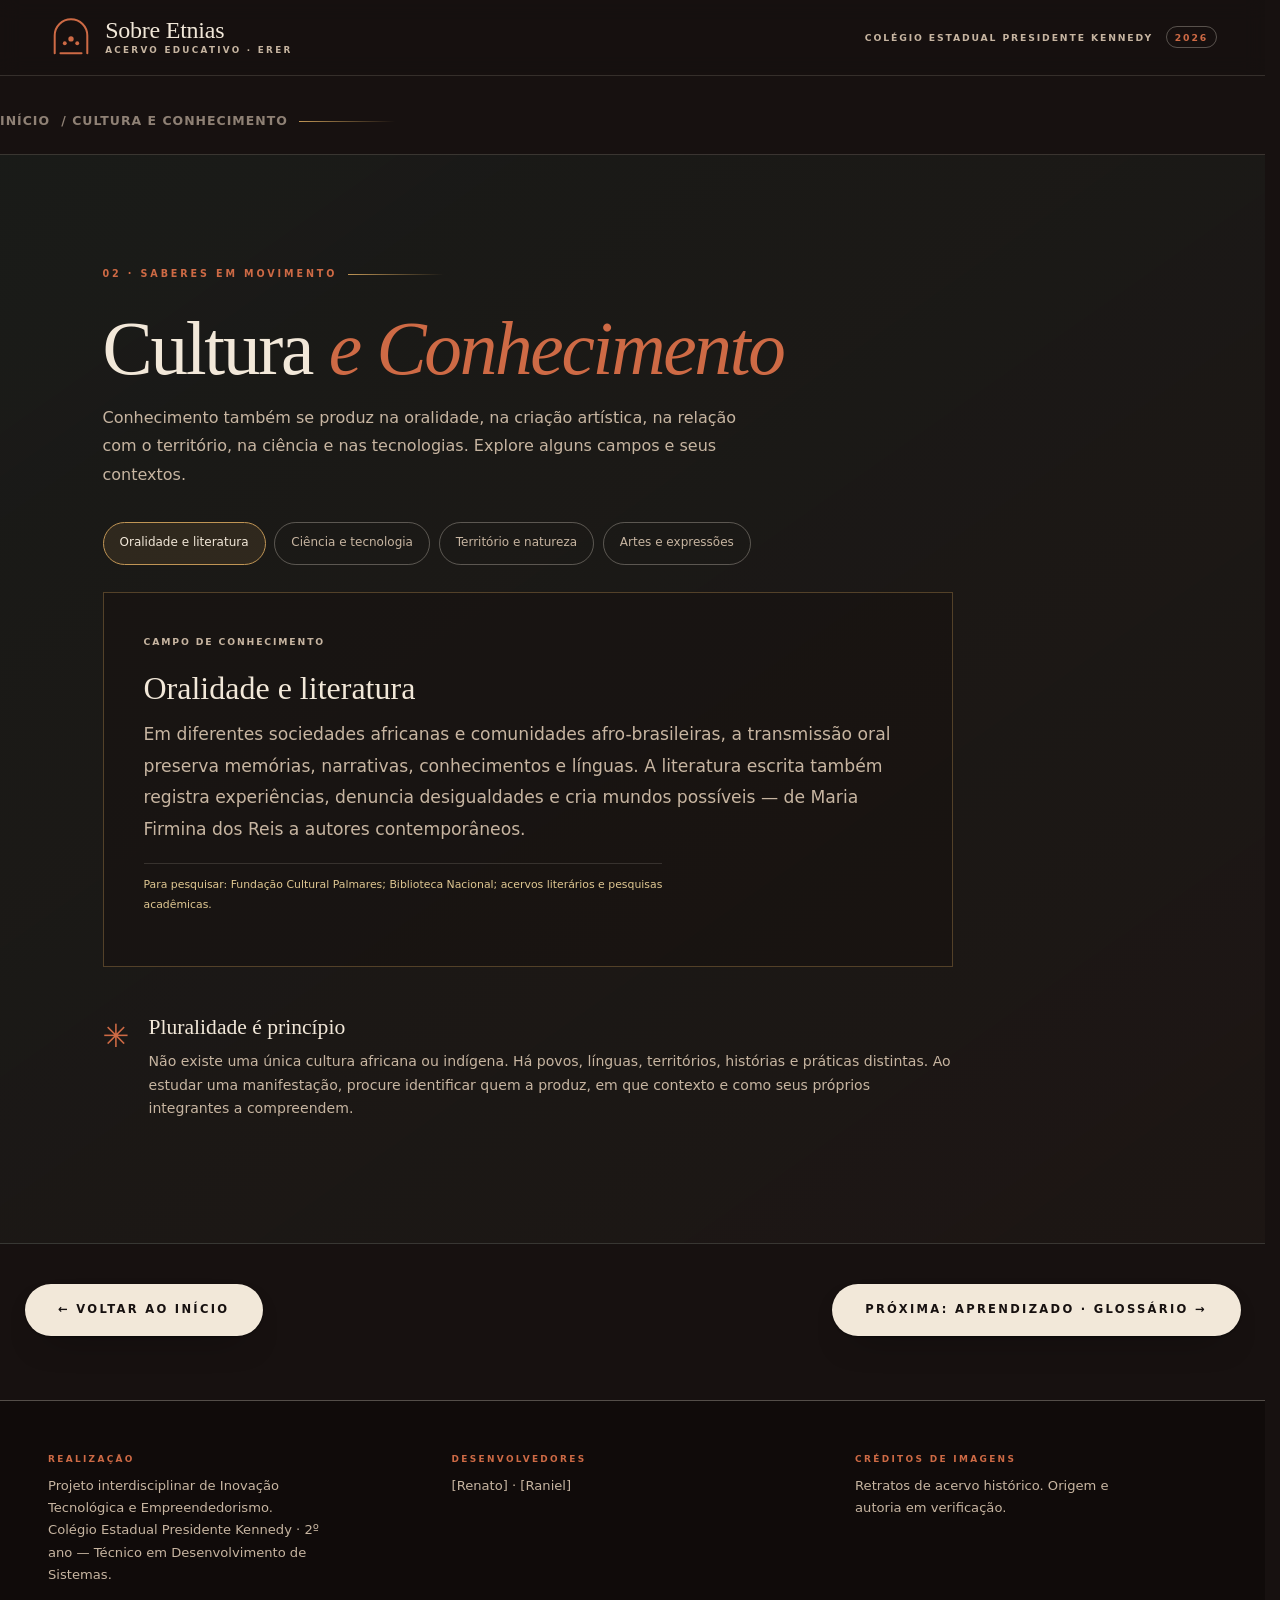
==== commit 106c8c35: "Add files via upload" ====
--- a/cultura.html
+++ b/cultura.html
@@ -53,7 +53,7 @@
       </div>
       <div class="rodape__bloco">
         <p class="rodape__titulo">Desenvolvedores</p>
-        <p class="rodape__texto">[nome 1] · [nome 2] · [nome 3]</p>
+        <p class="rodape__texto">[Renato] · [Raniel]</p>
       </div>
       <div class="rodape__bloco">
         <p class="rodape__titulo">Créditos de imagens</p>
